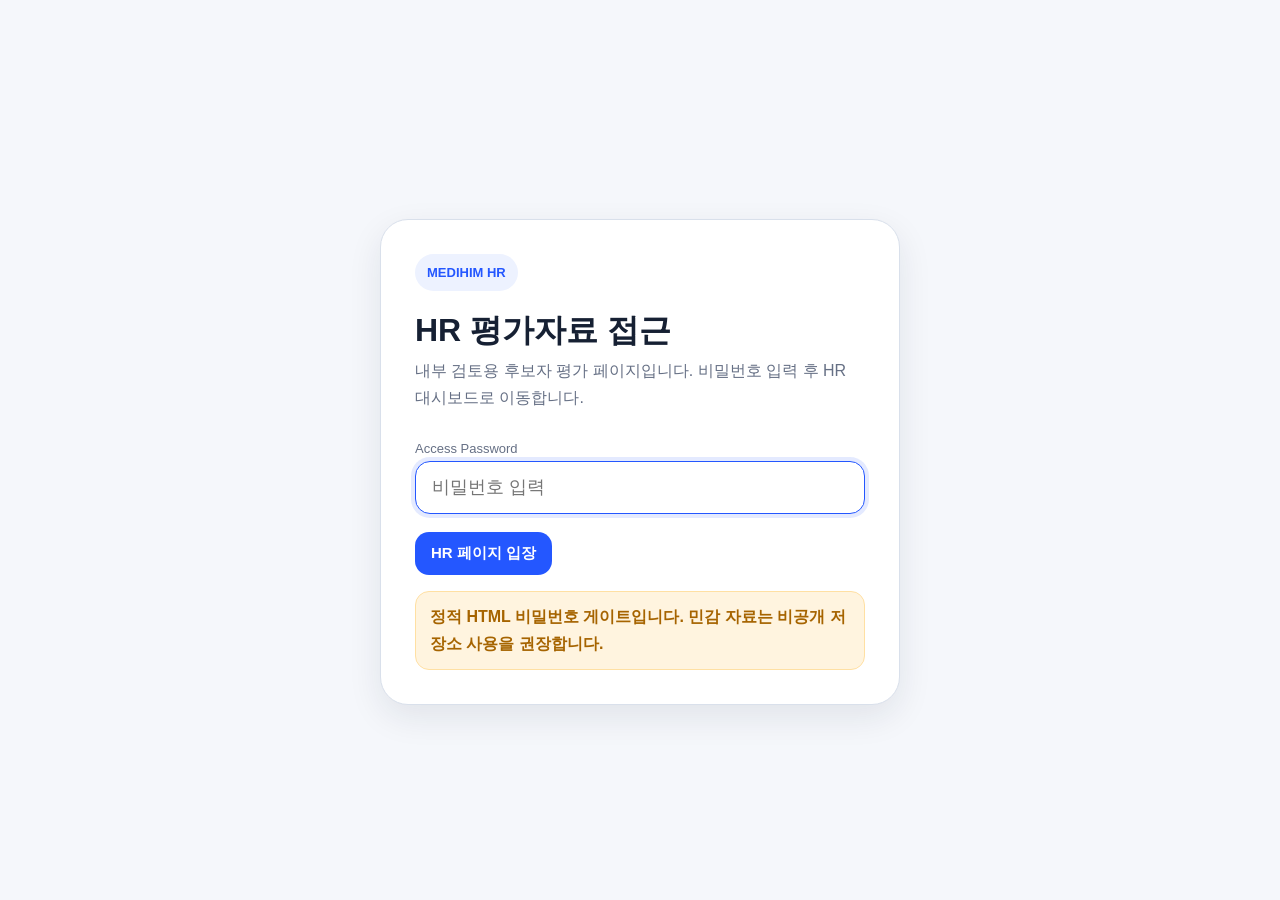
==== hr/index.html @ 932aa7b0 "Add files via upload" ====
<!DOCTYPE html>
<html lang="ko">
<head>
  <meta charset="UTF-8" />
  <meta name="viewport" content="width=device-width, initial-scale=1.0" />
  <title>메디힘 HR 후보자 평가 대시보드</title>
  <link rel="stylesheet" href="../assets/css/style.css" />
  <script src="../assets/js/auth.js"></script>
  <script>requireAuth();</script>
</head>
<body>
  <header class="topbar">
    <div class="topbar-inner">
      <a class="brand" href="index.html"><span class="brand-mark">HR</span><span>메디힘 HR 평가자료</span></a>
      <nav class="nav">
        <a href="#candidates">인터뷰이</a>
        <a href="#criteria">평가 기준</a>
        <a href="interviewees/template.html">평가 템플릿</a>
        <button onclick="logout()">로그아웃</button>
      </nav>
    </div>
  </header>
  <main class="wrap">
    <section class="hero">
      <div class="eyebrow">HR Decision Room</div>
      <h1>후보자 평가자료 통합 페이지</h1>
      <p>메디힘 채용 검토 자료를 후보자별로 정리하는 내부 공유 페이지입니다. 현재는 한상훈 후보자 평가자료를 등록했으며, 하위 폴더에 신규 인터뷰이 평가자료를 추가할 수 있습니다.</p>
      <div class="meta">
        <span class="pill">게이트 PW 적용</span>
        <span class="pill">GitHub Pages 업로드 가능</span>
        <span class="pill">후보자별 상세 페이지 구조</span>
      </div>
    </section>

    <section id="summary" class="grid grid-3">
      <article class="card">
        <span class="tag green">현재 판단</span>
        <div class="score">조건부</div>
        <p><b>정규 채용 즉시 진행은 보류</b>하고, 3개월 POC 운영/데이터 설계 역할로 제한 투입하는 안이 적합합니다.</p>
      </article>
      <article class="card">
        <span class="tag blue">핵심 병목</span>
        <div class="score">모객 POC</div>
        <p>현재 1차 병목은 CX 운영 고도화보다 온라인 상담신청 모객 모델의 검증 미완성입니다.</p>
      </article>
      <article class="card">
        <span class="tag purple">후보자 활용</span>
        <div class="score">Data Ops</div>
        <p>상담·예약·시술·매출·정산을 연결하는 데이터 운영체계 설계자로 활용할 때 가치가 큽니다.</p>
      </article>
    </section>

    <section id="candidates" class="card">
      <h2>1. 인터뷰이 평가자료</h2>
      <div class="grid grid-2">
        <article class="candidate-card card" style="box-shadow:none">
          <div class="candidate-head">
            <div>
              <span class="tag blue">CX/CRM Data Operations</span>
              <h3>한상훈 후보자</h3>
            </div>
            <span class="tag yellow">조건부 검토</span>
          </div>
          <p>Medidata Senior TAM/CSM, Statistical Programmer, 통계학 박사 기반의 데이터 운영형 후보자. 현재 메디힘 스테이지에서는 정규 CX 리드보다 POC 측정체계·상담 데이터 구조 설계 역할이 적합합니다.</p>
          <div class="btn-row">
            <a class="btn" href="interviewees/hansanghoon.html">상세 평가 보기</a>
          </div>
        </article>
        <article class="candidate-card card" style="box-shadow:none">
          <div class="candidate-head">
            <div>
              <span class="tag purple">Template</span>
              <h3>신규 인터뷰이 평가 템플릿</h3>
            </div>
            <span class="tag green">업데이트용</span>
          </div>
          <p>추가 인터뷰이 평가자료를 만들 때 복사해서 사용할 수 있는 HTML 템플릿입니다. 후보자별로 파일을 추가한 뒤 이 대시보드 카드에 링크를 연결하면 됩니다.</p>
          <div class="btn-row">
            <a class="btn ghost" href="interviewees/template.html">템플릿 보기</a>
          </div>
        </article>
      </div>
    </section>

    <section id="criteria" class="card">
      <h2>2. 메디힘 HR 판단 기준</h2>
      <table>
        <thead><tr><th>판단 축</th><th>핵심 질문</th><th>현재 우선순위</th></tr></thead>
        <tbody>
          <tr><td>모객 POC</td><td>온라인 상담신청을 반복적으로 만들 수 있는가?</td><td><b>최상</b></td></tr>
          <tr><td>CX/Data Ops</td><td>상담 이후 데이터를 구조화하고 운영체계화할 수 있는가?</td><td><b>상</b></td></tr>
          <tr><td>환자 클로징</td><td>상담을 예약·내원·시술로 전환할 수 있는가?</td><td>상</td></tr>
          <tr><td>병원 연동</td><td>병원 게이트, 상담, 예약, 매출, 정산을 연결할 수 있는가?</td><td>상</td></tr>
          <tr><td>마케팅/Growth</td><td>채널·오퍼·랜딩·콘텐츠 실험을 주도할 수 있는가?</td><td><b>최상</b></td></tr>
        </tbody>
      </table>
    </section>

    <section class="card">
      <h2>3. 신규 후보자 페이지 추가 방법</h2>
      <ol class="checklist">
        <li><code>hr/interviewees/template.html</code> 파일을 복사합니다.</li>
        <li>파일명을 후보자 영문명 또는 한글명 영문표기로 저장합니다. 예: <code>kimyounghee.html</code></li>
        <li>템플릿 안의 후보자명, 포지션, 평가 점수, 의사결정 내용을 수정합니다.</li>
        <li><code>hr/index.html</code>의 인터뷰이 평가자료 섹션에 후보자 카드를 추가합니다.</li>
        <li>GitHub에 업로드 후 Pages URL에서 정상 노출되는지 확인합니다.</li>
      </ol>
      <div class="warning"><b>주의:</b> GitHub Pages의 정적 비밀번호 게이트는 강력한 보안이 아닙니다. 민감 자료는 private repository, 별도 인증 서버, Notion 권한관리, Google Drive 권한공유 등을 사용하세요.</div>
    </section>

    <div class="footer">© Medihim HR Internal Review</div>
  </main>
</body>
</html>
---- assets/css/style.css ----
:root{
  --bg:#f5f7fb;--paper:#fff;--ink:#162033;--muted:#667085;--line:#d9e0eb;
  --navy:#162033;--blue:#2457ff;--blue2:#edf2ff;--green:#137a55;--green2:#e9f7f0;
  --yellow:#a66400;--yellow2:#fff4df;--red:#b42318;--red2:#fff1ef;--purple:#6941c6;--purple2:#f4efff;
  --shadow:0 12px 34px rgba(20,32,51,.09);--radius:20px;
}
*{box-sizing:border-box}html{scroll-behavior:smooth}body{margin:0;background:var(--bg);color:var(--ink);font-family:-apple-system,BlinkMacSystemFont,"Segoe UI","Noto Sans KR","Apple SD Gothic Neo",Arial,sans-serif;line-height:1.65;font-size:16px}.wrap{width:min(1160px,calc(100% - 36px));margin:34px auto 72px}.gate-wrap{min-height:100vh;display:grid;place-items:center;padding:28px}.gate-card{width:min(520px,100%);background:var(--paper);border:1px solid var(--line);border-radius:28px;box-shadow:var(--shadow);padding:34px}.gate-logo{display:inline-flex;gap:9px;align-items:center;font-size:13px;font-weight:800;color:var(--blue);background:var(--blue2);border-radius:999px;padding:8px 12px}.gate-card h1{font-size:32px;line-height:1.22;margin:20px 0 8px}.gate-card p{color:var(--muted);margin:0 0 24px}.gate-input{width:100%;border:1px solid var(--line);border-radius:15px;padding:15px 16px;font-size:18px;outline:none}.gate-input:focus{border-color:var(--blue);box-shadow:0 0 0 4px rgba(36,87,255,.12)}.btn{display:inline-flex;align-items:center;justify-content:center;gap:8px;border:0;border-radius:14px;padding:12px 16px;font-weight:800;text-decoration:none;cursor:pointer;color:#fff;background:var(--blue);font-size:15px}.btn.secondary{background:var(--navy)}.btn.ghost{background:#fff;color:var(--navy);border:1px solid var(--line)}.btn-row{display:flex;gap:10px;flex-wrap:wrap;margin-top:18px}.alert{margin-top:16px;padding:12px 14px;border-radius:14px;font-weight:700}.alert.err{background:var(--red2);color:var(--red);border:1px solid #ffd0ca}.alert.info{background:var(--yellow2);color:var(--yellow);border:1px solid #ffe0a3}.topbar{position:sticky;top:0;z-index:10;background:rgba(245,247,251,.86);backdrop-filter:blur(10px);border-bottom:1px solid rgba(217,224,235,.8)}.topbar-inner{width:min(1160px,calc(100% - 36px));margin:0 auto;display:flex;align-items:center;justify-content:space-between;gap:16px;padding:12px 0}.brand{display:flex;align-items:center;gap:10px;text-decoration:none;color:var(--ink);font-weight:900}.brand-mark{width:32px;height:32px;border-radius:10px;background:linear-gradient(135deg,var(--navy),var(--blue));display:grid;place-items:center;color:#fff;font-size:13px}.nav{display:flex;gap:10px;align-items:center;flex-wrap:wrap}.nav a,.nav button{font:inherit;text-decoration:none;background:#fff;border:1px solid var(--line);padding:8px 11px;border-radius:999px;color:var(--ink);font-weight:750;cursor:pointer}.hero{border-radius:28px;background:linear-gradient(135deg,#162033 0%,#263a62 62%,#2457ff 100%);color:#fff;padding:38px 42px;box-shadow:var(--shadow);overflow:hidden;position:relative}.hero:after{content:"";position:absolute;width:360px;height:360px;border-radius:50%;right:-130px;top:-140px;background:rgba(255,255,255,.12)}.eyebrow{font-size:13px;letter-spacing:.12em;text-transform:uppercase;opacity:.82;font-weight:800}.hero h1{font-size:36px;line-height:1.22;margin:8px 0 12px;position:relative;z-index:1}.hero p{max-width:940px;margin:0;opacity:.94;font-size:17px;position:relative;z-index:1}.meta{display:flex;gap:10px;flex-wrap:wrap;margin-top:22px;position:relative;z-index:1}.pill{display:inline-flex;align-items:center;gap:8px;border-radius:999px;background:rgba(255,255,255,.14);border:1px solid rgba(255,255,255,.18);padding:8px 12px;font-size:13px;font-weight:800}.grid{display:grid;gap:18px}.grid-2{grid-template-columns:repeat(2,1fr)}.grid-3{grid-template-columns:repeat(3,1fr)}.grid-4{grid-template-columns:repeat(4,1fr)}section{margin-top:24px}.card{background:var(--paper);border:1px solid var(--line);border-radius:var(--radius);box-shadow:var(--shadow);padding:24px}.card h2{font-size:24px;line-height:1.25;margin:0 0 12px}.card h3{font-size:19px;margin:22px 0 10px}.card p{margin:8px 0;color:#263247}.small{font-size:13px;color:var(--muted)}.lead{font-size:18px;color:#27364c}.tag{display:inline-flex;border-radius:999px;padding:5px 9px;font-size:12px;font-weight:850}.tag.blue{background:var(--blue2);color:var(--blue)}.tag.green{background:var(--green2);color:var(--green)}.tag.yellow{background:var(--yellow2);color:var(--yellow)}.tag.red{background:var(--red2);color:var(--red)}.tag.purple{background:var(--purple2);color:var(--purple)}.score{font-size:38px;font-weight:950;line-height:1;color:var(--blue);margin:6px 0}.kpi{border-left:5px solid var(--blue);background:#fff;padding:16px 18px;border-radius:16px}.decision{border-left:6px solid var(--green);background:var(--green2);padding:18px 20px;border-radius:16px}.warning{border-left:6px solid var(--yellow);background:var(--yellow2);padding:18px 20px;border-radius:16px}.danger{border-left:6px solid var(--red);background:var(--red2);padding:18px 20px;border-radius:16px}.quote{background:#f8fafc;border:1px solid var(--line);border-radius:16px;padding:16px 18px;font-weight:800}table{width:100%;border-collapse:separate;border-spacing:0;margin:12px 0;border:1px solid var(--line);border-radius:16px;overflow:hidden;background:#fff}th,td{padding:12px 13px;border-bottom:1px solid var(--line);vertical-align:top;text-align:left}th{background:#f1f4f9;font-size:13px;color:#344054;font-weight:900}tr:last-child td{border-bottom:0}.toc{display:flex;gap:10px;flex-wrap:wrap}.toc a{display:inline-flex;text-decoration:none;color:var(--ink);font-weight:800;background:#fff;border:1px solid var(--line);border-radius:999px;padding:8px 12px}.candidate-card{display:flex;flex-direction:column;gap:12px}.candidate-head{display:flex;justify-content:space-between;gap:12px;align-items:flex-start}.footer{margin-top:34px;color:var(--muted);font-size:13px;text-align:center}.timeline{display:grid;gap:12px}.timeline-item{display:grid;grid-template-columns:110px 1fr;gap:16px;border:1px solid var(--line);border-radius:16px;background:#fff;padding:15px}.code{font-family:ui-monospace,SFMono-Regular,Menlo,Consolas,monospace;background:#0f172a;color:#e2e8f0;border-radius:16px;padding:16px;overflow:auto}.checklist{margin:0;padding-left:22px}.checklist li{margin:6px 0}.page-actions{display:flex;gap:10px;flex-wrap:wrap;margin-top:18px}.muted{color:var(--muted)}.print-note{display:none}@media print{.topbar,.page-actions{display:none}.wrap{width:100%;margin:0}.card,.hero{box-shadow:none;break-inside:avoid}.print-note{display:block}}@media(max-width:860px){.grid-2,.grid-3,.grid-4{grid-template-columns:1fr}.hero{padding:28px 24px}.hero h1{font-size:28px}.timeline-item{grid-template-columns:1fr}.topbar-inner{align-items:flex-start;flex-direction:column}.nav{width:100%}.gate-card{padding:26px}}
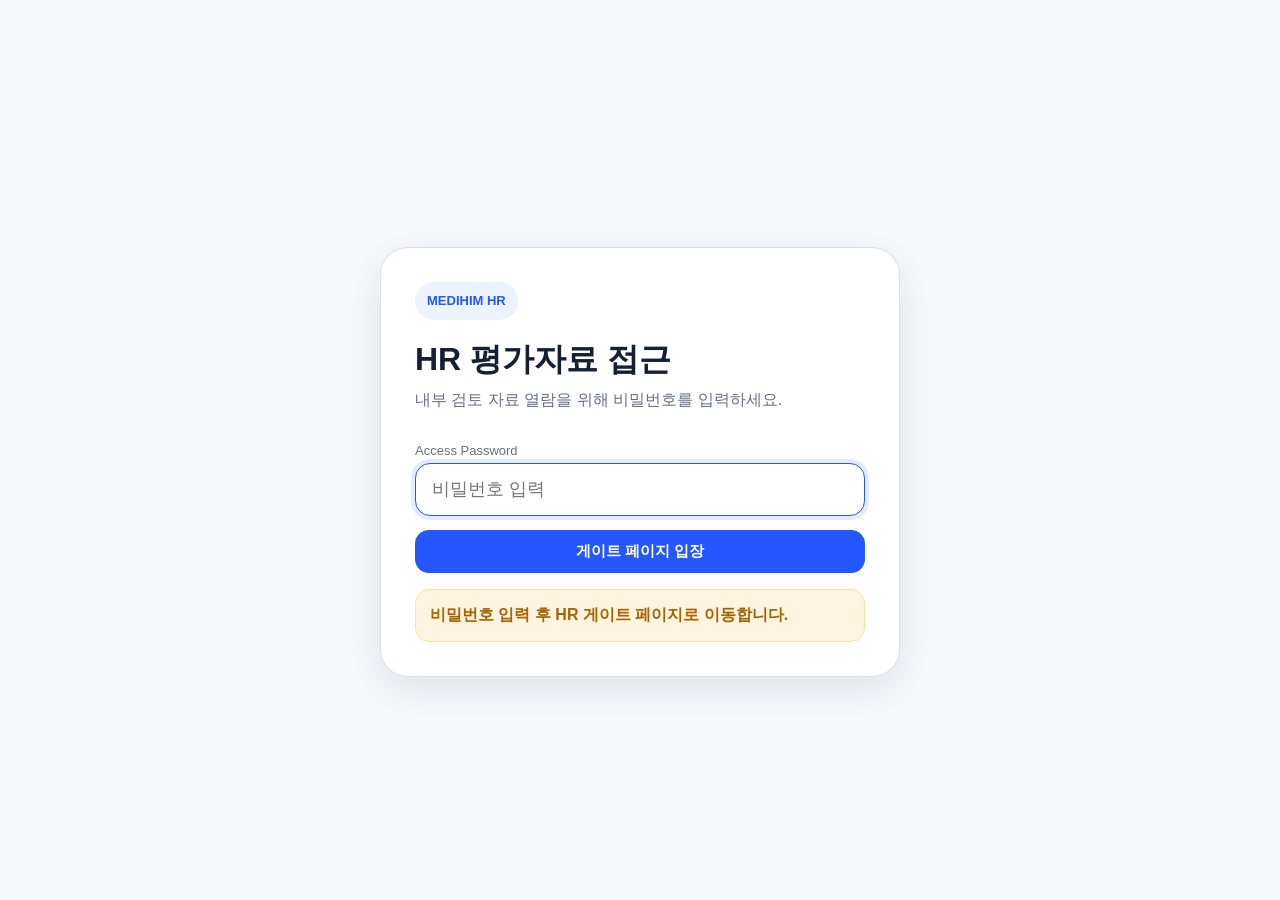
==== commit e97b9ad6: "Add files via upload" ====
--- a/hr/index.html
+++ b/hr/index.html
@@ -3,7 +3,7 @@
 <head>
   <meta charset="UTF-8" />
   <meta name="viewport" content="width=device-width, initial-scale=1.0" />
-  <title>메디힘 HR 후보자 평가 대시보드</title>
+  <title>메디힘 HR 게이트 페이지</title>
   <link rel="stylesheet" href="../assets/css/style.css" />
   <script src="../assets/js/auth.js"></script>
   <script>requireAuth();</script>
@@ -11,7 +11,7 @@
 <body>
   <header class="topbar">
     <div class="topbar-inner">
-      <a class="brand" href="index.html"><span class="brand-mark">HR</span><span>메디힘 HR 평가자료</span></a>
+      <a class="brand" href="index.html"><span class="brand-mark">HR</span><span>메디힘 HR 게이트 페이지</span></a>
       <nav class="nav">
         <a href="#candidates">인터뷰이</a>
         <a href="#criteria">평가 기준</a>
@@ -22,63 +22,73 @@
   </header>
   <main class="wrap">
     <section class="hero">
-      <div class="eyebrow">HR Decision Room</div>
-      <h1>후보자 평가자료 통합 페이지</h1>
-      <p>메디힘 채용 검토 자료를 후보자별로 정리하는 내부 공유 페이지입니다. 현재는 한상훈 후보자 평가자료를 등록했으며, 하위 폴더에 신규 인터뷰이 평가자료를 추가할 수 있습니다.</p>
+      <div class="eyebrow">HR Gate Page</div>
+      <h1>후보자 평가 게시판</h1>
+      <p>비밀번호 인증 후 진입하는 HR 게이트 페이지입니다. 아래 인터뷰이 섹션 카드 또는 리스트를 클릭하면 후보자별 세부 평가 자료로 이동합니다.</p>
       <div class="meta">
-        <span class="pill">게이트 PW 적용</span>
-        <span class="pill">GitHub Pages 업로드 가능</span>
-        <span class="pill">후보자별 상세 페이지 구조</span>
+        <span class="pill">인터뷰이 카드형 게시판</span>
+        <span class="pill">평가 템플릿 포함</span>
+        <span class="pill">GitHub Pages 운영</span>
       </div>
     </section>
 
-    <section id="summary" class="grid grid-3">
+    <section id="summary" class="grid grid-4">
       <article class="card">
-        <span class="tag green">현재 판단</span>
-        <div class="score">조건부</div>
-        <p><b>정규 채용 즉시 진행은 보류</b>하고, 3개월 POC 운영/데이터 설계 역할로 제한 투입하는 안이 적합합니다.</p>
+        <span class="tag blue">등록 후보자</span>
+        <div class="score">1명</div>
+        <p>현재 한상훈 후보자 평가자료가 등록되어 있습니다.</p>
       </article>
       <article class="card">
-        <span class="tag blue">핵심 병목</span>
-        <div class="score">모객 POC</div>
-        <p>현재 1차 병목은 CX 운영 고도화보다 온라인 상담신청 모객 모델의 검증 미완성입니다.</p>
+        <span class="tag yellow">현재 판단</span>
+        <div class="score">조건부</div>
+        <p><b>정규 채용 즉시 진행은 보류</b>하고 3개월 POC형 투입을 우선 검토합니다.</p>
       </article>
       <article class="card">
-        <span class="tag purple">후보자 활용</span>
+        <span class="tag purple">핵심 병목</span>
+        <div class="score">모객 POC</div>
+        <p>현재 1차 병목은 CX 운영보다 온라인 상담신청 모객 모델 검증입니다.</p>
+      </article>
+      <article class="card">
+        <span class="tag green">후보자 활용</span>
         <div class="score">Data Ops</div>
-        <p>상담·예약·시술·매출·정산을 연결하는 데이터 운영체계 설계자로 활용할 때 가치가 큽니다.</p>
+        <p>상담·예약·시술·매출·정산 데이터 운영체계 설계자로 활용합니다.</p>
       </article>
     </section>
 
     <section id="candidates" class="card">
-      <h2>1. 인터뷰이 평가자료</h2>
-      <div class="grid grid-2">
-        <article class="candidate-card card" style="box-shadow:none">
-          <div class="candidate-head">
+      <div class="section-head compact">
+        <div>
+          <span class="eyebrow blue-text">Interviewee Board</span>
+          <h2>1. 인터뷰이 리스트</h2>
+        </div>
+      </div>
+      <div class="board-list in-card">
+        <a class="board-card link-card" href="interviewees/hansanghoon.html">
+          <div class="board-card-main">
+            <div class="avatar">한</div>
             <div>
-              <span class="tag blue">CX/CRM Data Operations</span>
-              <h3>한상훈 후보자</h3>
+              <div class="board-card-title">한상훈 후보자</div>
+              <p>Medidata Senior TAM/CSM, Statistical Programmer, 통계학 박사 기반 데이터 운영형 후보자. 현재 메디힘 스테이지에서는 정규 CX 리드보다 POC 측정체계·상담 데이터 구조 설계 역할이 적합합니다.</p>
+              <div class="tag-row">
+                <span class="tag blue">CX/CRM Data Operations</span>
+                <span class="tag yellow">조건부 검토</span>
+                <span class="tag green">POC형 권장</span>
+              </div>
             </div>
-            <span class="tag yellow">조건부 검토</span>
           </div>
-          <p>Medidata Senior TAM/CSM, Statistical Programmer, 통계학 박사 기반의 데이터 운영형 후보자. 현재 메디힘 스테이지에서는 정규 CX 리드보다 POC 측정체계·상담 데이터 구조 설계 역할이 적합합니다.</p>
-          <div class="btn-row">
-            <a class="btn" href="interviewees/hansanghoon.html">상세 평가 보기</a>
+          <div class="board-card-side"><span class="status-badge warning-status">정규 보류</span><span class="arrow">→</span></div>
+        </a>
+        <a class="board-card link-card" href="interviewees/template.html">
+          <div class="board-card-main">
+            <div class="avatar muted-avatar">T</div>
+            <div>
+              <div class="board-card-title">신규 인터뷰이 평가 템플릿</div>
+              <p>추가 인터뷰이 평가자료를 만들 때 복사해서 사용할 수 있는 HTML 템플릿입니다.</p>
+              <div class="tag-row"><span class="tag purple">Template</span><span class="tag green">업데이트용</span></div>
+            </div>
           </div>
-        </article>
-        <article class="candidate-card card" style="box-shadow:none">
-          <div class="candidate-head">
-            <div>
-              <span class="tag purple">Template</span>
-              <h3>신규 인터뷰이 평가 템플릿</h3>
-            </div>
-            <span class="tag green">업데이트용</span>
-          </div>
-          <p>추가 인터뷰이 평가자료를 만들 때 복사해서 사용할 수 있는 HTML 템플릿입니다. 후보자별로 파일을 추가한 뒤 이 대시보드 카드에 링크를 연결하면 됩니다.</p>
-          <div class="btn-row">
-            <a class="btn ghost" href="interviewees/template.html">템플릿 보기</a>
-          </div>
-        </article>
+          <div class="board-card-side"><span class="status-badge open-status">사용 가능</span><span class="arrow">→</span></div>
+        </a>
       </div>
     </section>
 
--- a/assets/css/style.css
+++ b/assets/css/style.css
@@ -6,3 +6,8 @@
   --shadow:0 12px 34px rgba(20,32,51,.09);--radius:20px;
 }
 *{box-sizing:border-box}html{scroll-behavior:smooth}body{margin:0;background:var(--bg);color:var(--ink);font-family:-apple-system,BlinkMacSystemFont,"Segoe UI","Noto Sans KR","Apple SD Gothic Neo",Arial,sans-serif;line-height:1.65;font-size:16px}.wrap{width:min(1160px,calc(100% - 36px));margin:34px auto 72px}.gate-wrap{min-height:100vh;display:grid;place-items:center;padding:28px}.gate-card{width:min(520px,100%);background:var(--paper);border:1px solid var(--line);border-radius:28px;box-shadow:var(--shadow);padding:34px}.gate-logo{display:inline-flex;gap:9px;align-items:center;font-size:13px;font-weight:800;color:var(--blue);background:var(--blue2);border-radius:999px;padding:8px 12px}.gate-card h1{font-size:32px;line-height:1.22;margin:20px 0 8px}.gate-card p{color:var(--muted);margin:0 0 24px}.gate-input{width:100%;border:1px solid var(--line);border-radius:15px;padding:15px 16px;font-size:18px;outline:none}.gate-input:focus{border-color:var(--blue);box-shadow:0 0 0 4px rgba(36,87,255,.12)}.btn{display:inline-flex;align-items:center;justify-content:center;gap:8px;border:0;border-radius:14px;padding:12px 16px;font-weight:800;text-decoration:none;cursor:pointer;color:#fff;background:var(--blue);font-size:15px}.btn.secondary{background:var(--navy)}.btn.ghost{background:#fff;color:var(--navy);border:1px solid var(--line)}.btn-row{display:flex;gap:10px;flex-wrap:wrap;margin-top:18px}.alert{margin-top:16px;padding:12px 14px;border-radius:14px;font-weight:700}.alert.err{background:var(--red2);color:var(--red);border:1px solid #ffd0ca}.alert.info{background:var(--yellow2);color:var(--yellow);border:1px solid #ffe0a3}.topbar{position:sticky;top:0;z-index:10;background:rgba(245,247,251,.86);backdrop-filter:blur(10px);border-bottom:1px solid rgba(217,224,235,.8)}.topbar-inner{width:min(1160px,calc(100% - 36px));margin:0 auto;display:flex;align-items:center;justify-content:space-between;gap:16px;padding:12px 0}.brand{display:flex;align-items:center;gap:10px;text-decoration:none;color:var(--ink);font-weight:900}.brand-mark{width:32px;height:32px;border-radius:10px;background:linear-gradient(135deg,var(--navy),var(--blue));display:grid;place-items:center;color:#fff;font-size:13px}.nav{display:flex;gap:10px;align-items:center;flex-wrap:wrap}.nav a,.nav button{font:inherit;text-decoration:none;background:#fff;border:1px solid var(--line);padding:8px 11px;border-radius:999px;color:var(--ink);font-weight:750;cursor:pointer}.hero{border-radius:28px;background:linear-gradient(135deg,#162033 0%,#263a62 62%,#2457ff 100%);color:#fff;padding:38px 42px;box-shadow:var(--shadow);overflow:hidden;position:relative}.hero:after{content:"";position:absolute;width:360px;height:360px;border-radius:50%;right:-130px;top:-140px;background:rgba(255,255,255,.12)}.eyebrow{font-size:13px;letter-spacing:.12em;text-transform:uppercase;opacity:.82;font-weight:800}.hero h1{font-size:36px;line-height:1.22;margin:8px 0 12px;position:relative;z-index:1}.hero p{max-width:940px;margin:0;opacity:.94;font-size:17px;position:relative;z-index:1}.meta{display:flex;gap:10px;flex-wrap:wrap;margin-top:22px;position:relative;z-index:1}.pill{display:inline-flex;align-items:center;gap:8px;border-radius:999px;background:rgba(255,255,255,.14);border:1px solid rgba(255,255,255,.18);padding:8px 12px;font-size:13px;font-weight:800}.grid{display:grid;gap:18px}.grid-2{grid-template-columns:repeat(2,1fr)}.grid-3{grid-template-columns:repeat(3,1fr)}.grid-4{grid-template-columns:repeat(4,1fr)}section{margin-top:24px}.card{background:var(--paper);border:1px solid var(--line);border-radius:var(--radius);box-shadow:var(--shadow);padding:24px}.card h2{font-size:24px;line-height:1.25;margin:0 0 12px}.card h3{font-size:19px;margin:22px 0 10px}.card p{margin:8px 0;color:#263247}.small{font-size:13px;color:var(--muted)}.lead{font-size:18px;color:#27364c}.tag{display:inline-flex;border-radius:999px;padding:5px 9px;font-size:12px;font-weight:850}.tag.blue{background:var(--blue2);color:var(--blue)}.tag.green{background:var(--green2);color:var(--green)}.tag.yellow{background:var(--yellow2);color:var(--yellow)}.tag.red{background:var(--red2);color:var(--red)}.tag.purple{background:var(--purple2);color:var(--purple)}.score{font-size:38px;font-weight:950;line-height:1;color:var(--blue);margin:6px 0}.kpi{border-left:5px solid var(--blue);background:#fff;padding:16px 18px;border-radius:16px}.decision{border-left:6px solid var(--green);background:var(--green2);padding:18px 20px;border-radius:16px}.warning{border-left:6px solid var(--yellow);background:var(--yellow2);padding:18px 20px;border-radius:16px}.danger{border-left:6px solid var(--red);background:var(--red2);padding:18px 20px;border-radius:16px}.quote{background:#f8fafc;border:1px solid var(--line);border-radius:16px;padding:16px 18px;font-weight:800}table{width:100%;border-collapse:separate;border-spacing:0;margin:12px 0;border:1px solid var(--line);border-radius:16px;overflow:hidden;background:#fff}th,td{padding:12px 13px;border-bottom:1px solid var(--line);vertical-align:top;text-align:left}th{background:#f1f4f9;font-size:13px;color:#344054;font-weight:900}tr:last-child td{border-bottom:0}.toc{display:flex;gap:10px;flex-wrap:wrap}.toc a{display:inline-flex;text-decoration:none;color:var(--ink);font-weight:800;background:#fff;border:1px solid var(--line);border-radius:999px;padding:8px 12px}.candidate-card{display:flex;flex-direction:column;gap:12px}.candidate-head{display:flex;justify-content:space-between;gap:12px;align-items:flex-start}.footer{margin-top:34px;color:var(--muted);font-size:13px;text-align:center}.timeline{display:grid;gap:12px}.timeline-item{display:grid;grid-template-columns:110px 1fr;gap:16px;border:1px solid var(--line);border-radius:16px;background:#fff;padding:15px}.code{font-family:ui-monospace,SFMono-Regular,Menlo,Consolas,monospace;background:#0f172a;color:#e2e8f0;border-radius:16px;padding:16px;overflow:auto}.checklist{margin:0;padding-left:22px}.checklist li{margin:6px 0}.page-actions{display:flex;gap:10px;flex-wrap:wrap;margin-top:18px}.muted{color:var(--muted)}.print-note{display:none}@media print{.topbar,.page-actions{display:none}.wrap{width:100%;margin:0}.card,.hero{box-shadow:none;break-inside:avoid}.print-note{display:block}}@media(max-width:860px){.grid-2,.grid-3,.grid-4{grid-template-columns:1fr}.hero{padding:28px 24px}.hero h1{font-size:28px}.timeline-item{grid-template-columns:1fr}.topbar-inner{align-items:flex-start;flex-direction:column}.nav{width:100%}.gate-card{padding:26px}}
+
+
+/* ===== Gate Board / HR 게시판 레이아웃 ===== */
+.gate-board-body{background:linear-gradient(180deg,#eef3ff 0%,#f5f7fb 42%,#f5f7fb 100%)}
+.gate-shell{width:min(1180px,calc(100% - 36px));margin:28px auto 72px}.gate-hero-board{display:grid;grid-template-columns:minmax(0,1.45fr) 420px;gap:22px;align-items:stretch;background:linear-gradient(135deg,#162033 0%,#263a62 58%,#2457ff 100%);border-radius:32px;box-shadow:var(--shadow);padding:34px;color:#fff;position:relative;overflow:hidden}.gate-hero-board:after{content:"";position:absolute;width:420px;height:420px;border-radius:50%;right:-160px;top:-180px;background:rgba(255,255,255,.13)}.gate-hero-board>div,.auth-panel{position:relative;z-index:1}.gate-hero-board h1{font-size:44px;line-height:1.12;margin:18px 0 14px}.gate-hero-board p{font-size:18px;max-width:720px;opacity:.94}.dark-meta .pill{background:rgba(255,255,255,.14);border-color:rgba(255,255,255,.18);color:#fff}.auth-panel{background:rgba(255,255,255,.96);color:var(--ink);border:1px solid rgba(255,255,255,.44);border-radius:24px;padding:24px;box-shadow:0 16px 44px rgba(0,0,0,.12)}.auth-panel h2{margin:0 0 6px;font-size:22px}.auth-panel p{margin:0 0 18px;color:var(--muted);font-size:14px}.btn.full{width:100%;margin-top:14px}.board-section{margin-top:24px}.section-head{display:flex;align-items:flex-end;justify-content:space-between;gap:18px;margin-bottom:14px}.section-head h2{margin:3px 0 0;font-size:28px}.section-head.compact{margin-bottom:18px}.blue-text{color:var(--blue);opacity:1}.metric-card{background:var(--paper);border:1px solid var(--line);border-radius:22px;box-shadow:var(--shadow);padding:22px}.metric-card strong{display:block;font-size:31px;line-height:1;margin:13px 0 8px;color:var(--ink)}.metric-card p{margin:0;color:var(--muted)}.board-list{display:grid;gap:14px}.board-list.in-card{margin-top:8px}.board-card{display:flex;align-items:center;justify-content:space-between;gap:18px;background:var(--paper);border:1px solid var(--line);border-radius:22px;padding:18px 20px;box-shadow:var(--shadow);cursor:pointer;transition:transform .18s ease, box-shadow .18s ease, border-color .18s ease;text-decoration:none;color:inherit}.board-card:hover,.board-card:focus{transform:translateY(-2px);box-shadow:0 16px 42px rgba(20,32,51,.12);border-color:#b8c6ff;outline:none}.link-card{box-shadow:none}.board-card-main{display:flex;gap:16px;align-items:flex-start;min-width:0}.avatar{flex:0 0 48px;width:48px;height:48px;border-radius:16px;background:linear-gradient(135deg,var(--navy),var(--blue));display:grid;place-items:center;color:#fff;font-weight:950;font-size:20px}.muted-avatar{background:#eef2f7;color:#526071}.board-card-title{font-weight:950;font-size:20px;margin-bottom:4px}.board-card p{margin:0 0 10px;color:#475467}.tag-row{display:flex;gap:8px;flex-wrap:wrap}.board-card-side{display:flex;align-items:center;gap:12px;flex:0 0 auto}.status-badge{display:inline-flex;border-radius:999px;padding:7px 10px;font-size:12px;font-weight:900;border:1px solid transparent}.warning-status{background:var(--yellow2);color:var(--yellow);border-color:#ffe0a3}.open-status{background:var(--green2);color:var(--green);border-color:#bcead0}.draft-status{background:#eef2f7;color:#526071;border-color:#d8dee8}.arrow{font-size:26px;font-weight:900;color:var(--blue)}.disabled-card{cursor:default;opacity:.72}.disabled-card:hover{transform:none;border-color:var(--line);box-shadow:var(--shadow)}.split-board{display:grid;grid-template-columns:1fr 1fr;gap:18px}.no-shadow{box-shadow:none}.modal-backdrop{position:fixed;inset:0;background:rgba(15,23,42,.54);backdrop-filter:blur(8px);display:none;align-items:center;justify-content:center;padding:22px;z-index:100}.modal-backdrop.open{display:flex}.modal-card{width:min(460px,100%);background:#fff;border-radius:26px;border:1px solid var(--line);box-shadow:0 24px 80px rgba(0,0,0,.24);padding:28px;position:relative}.modal-card h2{font-size:25px;margin:16px 0 6px}.modal-close{position:absolute;right:16px;top:14px;border:0;background:#f2f4f7;border-radius:999px;width:34px;height:34px;font-size:22px;cursor:pointer;color:#344054}.modal-card .alert{font-size:13px}.brand-sub{font-size:12px;color:var(--muted);font-weight:700}@media(max-width:930px){.gate-hero-board{grid-template-columns:1fr;padding:26px}.gate-hero-board h1{font-size:34px}.section-head{align-items:flex-start;flex-direction:column}.split-board{grid-template-columns:1fr}.board-card{align-items:flex-start;flex-direction:column}.board-card-side{width:100%;justify-content:space-between}.auth-panel{max-width:100%}}
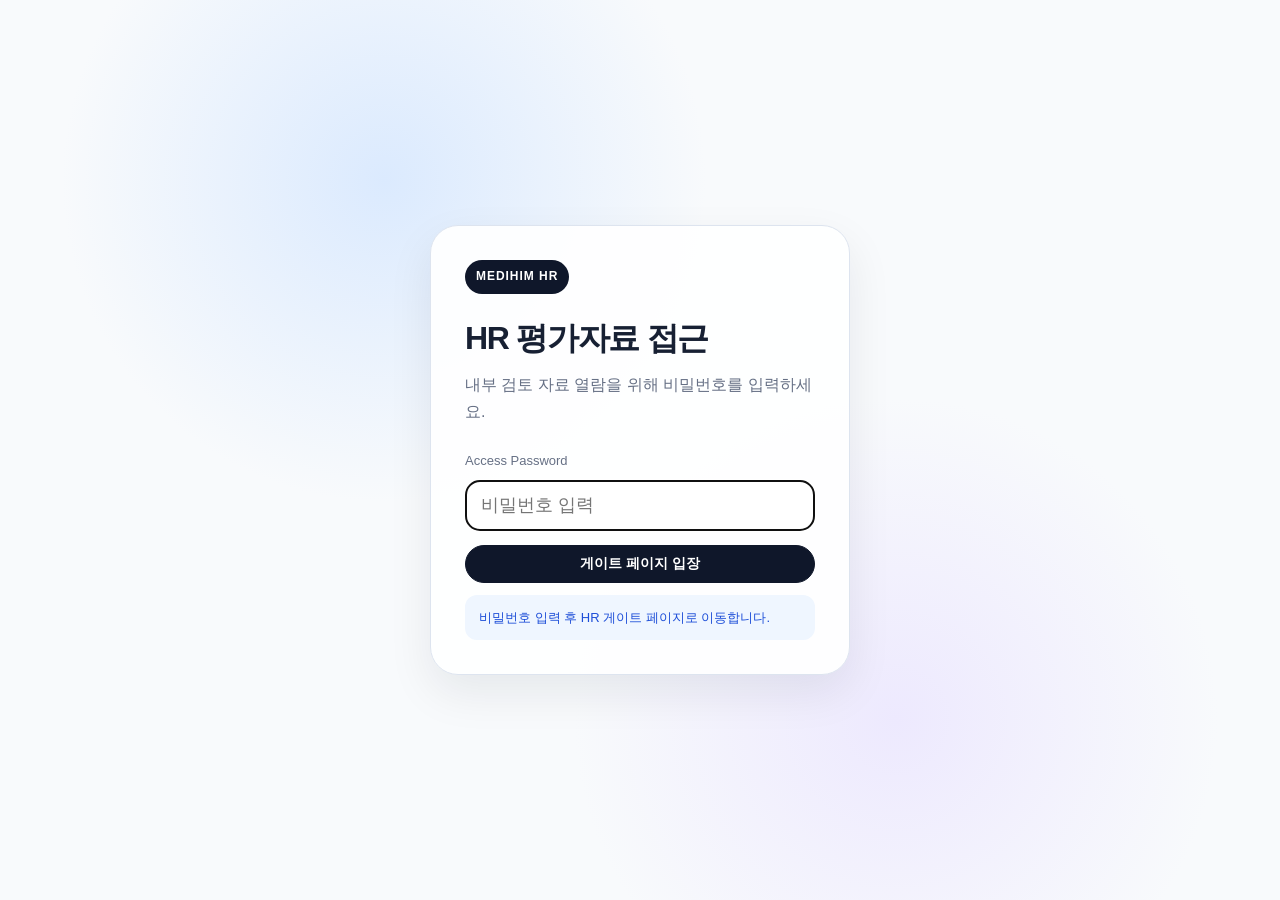
==== commit 5bd34e61: "Add files via upload" ====
--- a/hr/index.html
+++ b/hr/index.html
@@ -3,7 +3,7 @@
 <head>
   <meta charset="UTF-8" />
   <meta name="viewport" content="width=device-width, initial-scale=1.0" />
-  <title>메디힘 HR 게이트 페이지</title>
+  <title>메디힘 HR 후보자 평가 대시보드</title>
   <link rel="stylesheet" href="../assets/css/style.css" />
   <script src="../assets/js/auth.js"></script>
   <script>requireAuth();</script>
@@ -11,9 +11,10 @@
 <body>
   <header class="topbar">
     <div class="topbar-inner">
-      <a class="brand" href="index.html"><span class="brand-mark">HR</span><span>메디힘 HR 게이트 페이지</span></a>
+      <a class="brand" href="index.html"><span class="brand-mark">HR</span><span>메디힘 HR 평가자료</span></a>
       <nav class="nav">
         <a href="#candidates">인터뷰이</a>
+        <a href="#agenda">판단 어젠다</a>
         <a href="#criteria">평가 기준</a>
         <a href="interviewees/template.html">평가 템플릿</a>
         <button onclick="logout()">로그아웃</button>
@@ -22,92 +23,94 @@
   </header>
   <main class="wrap">
     <section class="hero">
-      <div class="eyebrow">HR Gate Page</div>
-      <h1>후보자 평가 게시판</h1>
-      <p>비밀번호 인증 후 진입하는 HR 게이트 페이지입니다. 아래 인터뷰이 섹션 카드 또는 리스트를 클릭하면 후보자별 세부 평가 자료로 이동합니다.</p>
+      <div class="eyebrow">HR Decision Room</div>
+      <h1>후보자 평가자료 통합 페이지</h1>
+      <p>메디힘 채용 검토 자료를 후보자별로 정리하는 내부 공유 페이지입니다. 현재는 한상훈 후보자에 대해 ① 후보자 역량 ② 최준혁 대표 요구 ③ 용성남 판단안을 통합한 한시적 채용안까지 업데이트했습니다.</p>
       <div class="meta">
-        <span class="pill">인터뷰이 카드형 게시판</span>
-        <span class="pill">평가 템플릿 포함</span>
-        <span class="pill">GitHub Pages 운영</span>
+        <span class="pill">게이트 PW 적용</span>
+        <span class="pill">GitHub Pages 업로드 가능</span>
+        <span class="pill">후보자별 상세 페이지 구조</span>
       </div>
     </section>
 
-    <section id="summary" class="grid grid-4">
+    <section id="summary" class="grid grid-3">
       <article class="card">
-        <span class="tag blue">등록 후보자</span>
-        <div class="score">1명</div>
-        <p>현재 한상훈 후보자 평가자료가 등록되어 있습니다.</p>
+        <span class="tag green">현재 판단</span>
+        <div class="score">3개월 조건부</div>
+        <p><b>정규 채용 즉시 확정은 보류</b>하고, 데이터 아키텍터 기반으로 운영씬을 챌린지하는 한시적 평가 채용안이 적합합니다.</p>
       </article>
       <article class="card">
-        <span class="tag yellow">현재 판단</span>
-        <div class="score">조건부</div>
-        <p><b>정규 채용 즉시 진행은 보류</b>하고 3개월 POC형 투입을 우선 검토합니다.</p>
+        <span class="tag blue">핵심 미션</span>
+        <div class="score">POC OS</div>
+        <p>3개 모객 트랙의 리드·상담·예약·병원연계·매출 추적 구조를 만들고, 운영 Fit을 검증합니다.</p>
       </article>
       <article class="card">
-        <span class="tag purple">핵심 병목</span>
-        <div class="score">모객 POC</div>
-        <p>현재 1차 병목은 CX 운영보다 온라인 상담신청 모객 모델 검증입니다.</p>
-      </article>
-      <article class="card">
-        <span class="tag green">후보자 활용</span>
-        <div class="score">Data Ops</div>
-        <p>상담·예약·시술·매출·정산 데이터 운영체계 설계자로 활용합니다.</p>
+        <span class="tag purple">최종 판단</span>
+        <div class="score">Gate Review</div>
+        <p>30/60/90일 리뷰를 통해 데이터 구조화 역량, 운영 실행력, 사업성과 기여도를 분리 평가합니다.</p>
       </article>
     </section>
 
     <section id="candidates" class="card">
-      <div class="section-head compact">
-        <div>
-          <span class="eyebrow blue-text">Interviewee Board</span>
-          <h2>1. 인터뷰이 리스트</h2>
-        </div>
-      </div>
-      <div class="board-list in-card">
-        <a class="board-card link-card" href="interviewees/hansanghoon.html">
-          <div class="board-card-main">
-            <div class="avatar">한</div>
+      <h2>1. 인터뷰이 평가자료</h2>
+      <div class="grid grid-2">
+        <article class="candidate-card card" style="box-shadow:none">
+          <div class="candidate-head">
             <div>
-              <div class="board-card-title">한상훈 후보자</div>
-              <p>Medidata Senior TAM/CSM, Statistical Programmer, 통계학 박사 기반 데이터 운영형 후보자. 현재 메디힘 스테이지에서는 정규 CX 리드보다 POC 측정체계·상담 데이터 구조 설계 역할이 적합합니다.</p>
-              <div class="tag-row">
-                <span class="tag blue">CX/CRM Data Operations</span>
-                <span class="tag yellow">조건부 검토</span>
-                <span class="tag green">POC형 권장</span>
-              </div>
+              <span class="tag blue">POC Operations & CRM Data</span>
+              <h3>한상훈 후보자</h3>
             </div>
+            <span class="tag yellow">한시적 평가안</span>
           </div>
-          <div class="board-card-side"><span class="status-badge warning-status">정규 보류</span><span class="arrow">→</span></div>
-        </a>
-        <a class="board-card link-card" href="interviewees/template.html">
-          <div class="board-card-main">
-            <div class="avatar muted-avatar">T</div>
+          <p>Medidata Senior TAM/CSM, Statistical Programmer, 통계학 박사 기반의 데이터 운영형 후보자. 최준혁 대표 요구안의 End-to-End 운영 오너 기준을 그대로 적용하기보다, 데이터 아키텍터로 보고 운영씬을 최대한 챌린지하는 3개월 조건부 미션안으로 정리했습니다.</p>
+          <div class="btn-row">
+            <a class="btn" href="interviewees/hansanghoon.html">상세 평가 보기</a>
+          </div>
+        </article>
+        <article class="candidate-card card" style="box-shadow:none">
+          <div class="candidate-head">
             <div>
-              <div class="board-card-title">신규 인터뷰이 평가 템플릿</div>
-              <p>추가 인터뷰이 평가자료를 만들 때 복사해서 사용할 수 있는 HTML 템플릿입니다.</p>
-              <div class="tag-row"><span class="tag purple">Template</span><span class="tag green">업데이트용</span></div>
+              <span class="tag purple">Template</span>
+              <h3>신규 인터뷰이 평가 템플릿</h3>
             </div>
+            <span class="tag green">업데이트용</span>
           </div>
-          <div class="board-card-side"><span class="status-badge open-status">사용 가능</span><span class="arrow">→</span></div>
-        </a>
+          <p>추가 인터뷰이 평가자료를 만들 때 복사해서 사용할 수 있는 HTML 템플릿입니다. 후보자별로 파일을 추가한 뒤 이 대시보드 카드에 링크를 연결하면 됩니다.</p>
+          <div class="btn-row">
+            <a class="btn ghost" href="interviewees/template.html">템플릿 보기</a>
+          </div>
+        </article>
       </div>
     </section>
 
+    <section id="agenda" class="card">
+      <h2>2. 한상훈 의사결정 3대 어젠다</h2>
+      <table>
+        <thead><tr><th>어젠다</th><th>핵심 관점</th><th>의사결정 반영</th></tr></thead>
+        <tbody>
+          <tr><td>한상훈의 역량</td><td>통계·데이터 구조화·SaaS CSM·SLA/VOC·리포팅에 강함. 직접 모객·환자 클로징은 검증 필요.</td><td>기본 포지션은 데이터 아키텍터 / CRM Data Ops로 정의</td></tr>
+          <tr><td>최준혁 대표의 요구</td><td>일본 모객→상담→병원상담→예약→방한·시술→결제→사후관리까지 End-to-End 운영 오너 요구.</td><td>요구 범위는 유지하되, 3개월 평가에서는 직접 매출 KPI보다 운영체계·추적구조를 중심으로 조정</td></tr>
+          <tr><td>용성남 판단</td><td>데이터 아키텍터로 보되 운영씬의 역할을 최대한 챌린지하여 Fit과 결과를 검증.</td><td>3개월 한시 채용 + 30/60/90일 Gate Review + 정규 전환 조건 명확화</td></tr>
+        </tbody>
+      </table>
+    </section>
+
     <section id="criteria" class="card">
-      <h2>2. 메디힘 HR 판단 기준</h2>
+      <h2>3. 메디힘 HR 판단 기준</h2>
       <table>
         <thead><tr><th>판단 축</th><th>핵심 질문</th><th>현재 우선순위</th></tr></thead>
         <tbody>
-          <tr><td>모객 POC</td><td>온라인 상담신청을 반복적으로 만들 수 있는가?</td><td><b>최상</b></td></tr>
+          <tr><td>모객 POC</td><td>온라인 상담신청을 반복적으로 만들 수 있는 트랙이 보이는가?</td><td><b>최상</b></td></tr>
           <tr><td>CX/Data Ops</td><td>상담 이후 데이터를 구조화하고 운영체계화할 수 있는가?</td><td><b>상</b></td></tr>
-          <tr><td>환자 클로징</td><td>상담을 예약·내원·시술로 전환할 수 있는가?</td><td>상</td></tr>
+          <tr><td>환자 클로징</td><td>상담을 예약·내원·시술로 전환할 수 있는가?</td><td>검증 필요</td></tr>
           <tr><td>병원 연동</td><td>병원 게이트, 상담, 예약, 매출, 정산을 연결할 수 있는가?</td><td>상</td></tr>
-          <tr><td>마케팅/Growth</td><td>채널·오퍼·랜딩·콘텐츠 실험을 주도할 수 있는가?</td><td><b>최상</b></td></tr>
+          <tr><td>마케팅/Growth</td><td>채널·오퍼·랜딩·콘텐츠 실험을 주도할 수 있는가?</td><td><b>별도 보완 필요</b></td></tr>
         </tbody>
       </table>
     </section>
 
     <section class="card">
-      <h2>3. 신규 후보자 페이지 추가 방법</h2>
+      <h2>4. 신규 후보자 페이지 추가 방법</h2>
       <ol class="checklist">
         <li><code>hr/interviewees/template.html</code> 파일을 복사합니다.</li>
         <li>파일명을 후보자 영문명 또는 한글명 영문표기로 저장합니다. 예: <code>kimyounghee.html</code></li>
--- a/assets/css/style.css
+++ b/assets/css/style.css
@@ -1,13 +1,151 @@
-
-:root{
-  --bg:#f5f7fb;--paper:#fff;--ink:#162033;--muted:#667085;--line:#d9e0eb;
-  --navy:#162033;--blue:#2457ff;--blue2:#edf2ff;--green:#137a55;--green2:#e9f7f0;
-  --yellow:#a66400;--yellow2:#fff4df;--red:#b42318;--red2:#fff1ef;--purple:#6941c6;--purple2:#f4efff;
-  --shadow:0 12px 34px rgba(20,32,51,.09);--radius:20px;
+:root {
+  --bg: #f6f8fb;
+  --panel: #ffffff;
+  --ink: #172033;
+  --muted: #667085;
+  --line: #dde4ef;
+  --blue: #2563eb;
+  --blue-soft: #eaf1ff;
+  --green: #0f9f6e;
+  --green-soft: #e8f7f1;
+  --red: #d92d20;
+  --red-soft: #fff0ee;
+  --yellow: #b7791f;
+  --yellow-soft: #fff7df;
+  --purple: #7c3aed;
+  --purple-soft: #f2eafd;
+  --dark: #0f172a;
+  --shadow: 0 18px 45px rgba(15, 23, 42, 0.08);
+  --radius: 18px;
 }
-*{box-sizing:border-box}html{scroll-behavior:smooth}body{margin:0;background:var(--bg);color:var(--ink);font-family:-apple-system,BlinkMacSystemFont,"Segoe UI","Noto Sans KR","Apple SD Gothic Neo",Arial,sans-serif;line-height:1.65;font-size:16px}.wrap{width:min(1160px,calc(100% - 36px));margin:34px auto 72px}.gate-wrap{min-height:100vh;display:grid;place-items:center;padding:28px}.gate-card{width:min(520px,100%);background:var(--paper);border:1px solid var(--line);border-radius:28px;box-shadow:var(--shadow);padding:34px}.gate-logo{display:inline-flex;gap:9px;align-items:center;font-size:13px;font-weight:800;color:var(--blue);background:var(--blue2);border-radius:999px;padding:8px 12px}.gate-card h1{font-size:32px;line-height:1.22;margin:20px 0 8px}.gate-card p{color:var(--muted);margin:0 0 24px}.gate-input{width:100%;border:1px solid var(--line);border-radius:15px;padding:15px 16px;font-size:18px;outline:none}.gate-input:focus{border-color:var(--blue);box-shadow:0 0 0 4px rgba(36,87,255,.12)}.btn{display:inline-flex;align-items:center;justify-content:center;gap:8px;border:0;border-radius:14px;padding:12px 16px;font-weight:800;text-decoration:none;cursor:pointer;color:#fff;background:var(--blue);font-size:15px}.btn.secondary{background:var(--navy)}.btn.ghost{background:#fff;color:var(--navy);border:1px solid var(--line)}.btn-row{display:flex;gap:10px;flex-wrap:wrap;margin-top:18px}.alert{margin-top:16px;padding:12px 14px;border-radius:14px;font-weight:700}.alert.err{background:var(--red2);color:var(--red);border:1px solid #ffd0ca}.alert.info{background:var(--yellow2);color:var(--yellow);border:1px solid #ffe0a3}.topbar{position:sticky;top:0;z-index:10;background:rgba(245,247,251,.86);backdrop-filter:blur(10px);border-bottom:1px solid rgba(217,224,235,.8)}.topbar-inner{width:min(1160px,calc(100% - 36px));margin:0 auto;display:flex;align-items:center;justify-content:space-between;gap:16px;padding:12px 0}.brand{display:flex;align-items:center;gap:10px;text-decoration:none;color:var(--ink);font-weight:900}.brand-mark{width:32px;height:32px;border-radius:10px;background:linear-gradient(135deg,var(--navy),var(--blue));display:grid;place-items:center;color:#fff;font-size:13px}.nav{display:flex;gap:10px;align-items:center;flex-wrap:wrap}.nav a,.nav button{font:inherit;text-decoration:none;background:#fff;border:1px solid var(--line);padding:8px 11px;border-radius:999px;color:var(--ink);font-weight:750;cursor:pointer}.hero{border-radius:28px;background:linear-gradient(135deg,#162033 0%,#263a62 62%,#2457ff 100%);color:#fff;padding:38px 42px;box-shadow:var(--shadow);overflow:hidden;position:relative}.hero:after{content:"";position:absolute;width:360px;height:360px;border-radius:50%;right:-130px;top:-140px;background:rgba(255,255,255,.12)}.eyebrow{font-size:13px;letter-spacing:.12em;text-transform:uppercase;opacity:.82;font-weight:800}.hero h1{font-size:36px;line-height:1.22;margin:8px 0 12px;position:relative;z-index:1}.hero p{max-width:940px;margin:0;opacity:.94;font-size:17px;position:relative;z-index:1}.meta{display:flex;gap:10px;flex-wrap:wrap;margin-top:22px;position:relative;z-index:1}.pill{display:inline-flex;align-items:center;gap:8px;border-radius:999px;background:rgba(255,255,255,.14);border:1px solid rgba(255,255,255,.18);padding:8px 12px;font-size:13px;font-weight:800}.grid{display:grid;gap:18px}.grid-2{grid-template-columns:repeat(2,1fr)}.grid-3{grid-template-columns:repeat(3,1fr)}.grid-4{grid-template-columns:repeat(4,1fr)}section{margin-top:24px}.card{background:var(--paper);border:1px solid var(--line);border-radius:var(--radius);box-shadow:var(--shadow);padding:24px}.card h2{font-size:24px;line-height:1.25;margin:0 0 12px}.card h3{font-size:19px;margin:22px 0 10px}.card p{margin:8px 0;color:#263247}.small{font-size:13px;color:var(--muted)}.lead{font-size:18px;color:#27364c}.tag{display:inline-flex;border-radius:999px;padding:5px 9px;font-size:12px;font-weight:850}.tag.blue{background:var(--blue2);color:var(--blue)}.tag.green{background:var(--green2);color:var(--green)}.tag.yellow{background:var(--yellow2);color:var(--yellow)}.tag.red{background:var(--red2);color:var(--red)}.tag.purple{background:var(--purple2);color:var(--purple)}.score{font-size:38px;font-weight:950;line-height:1;color:var(--blue);margin:6px 0}.kpi{border-left:5px solid var(--blue);background:#fff;padding:16px 18px;border-radius:16px}.decision{border-left:6px solid var(--green);background:var(--green2);padding:18px 20px;border-radius:16px}.warning{border-left:6px solid var(--yellow);background:var(--yellow2);padding:18px 20px;border-radius:16px}.danger{border-left:6px solid var(--red);background:var(--red2);padding:18px 20px;border-radius:16px}.quote{background:#f8fafc;border:1px solid var(--line);border-radius:16px;padding:16px 18px;font-weight:800}table{width:100%;border-collapse:separate;border-spacing:0;margin:12px 0;border:1px solid var(--line);border-radius:16px;overflow:hidden;background:#fff}th,td{padding:12px 13px;border-bottom:1px solid var(--line);vertical-align:top;text-align:left}th{background:#f1f4f9;font-size:13px;color:#344054;font-weight:900}tr:last-child td{border-bottom:0}.toc{display:flex;gap:10px;flex-wrap:wrap}.toc a{display:inline-flex;text-decoration:none;color:var(--ink);font-weight:800;background:#fff;border:1px solid var(--line);border-radius:999px;padding:8px 12px}.candidate-card{display:flex;flex-direction:column;gap:12px}.candidate-head{display:flex;justify-content:space-between;gap:12px;align-items:flex-start}.footer{margin-top:34px;color:var(--muted);font-size:13px;text-align:center}.timeline{display:grid;gap:12px}.timeline-item{display:grid;grid-template-columns:110px 1fr;gap:16px;border:1px solid var(--line);border-radius:16px;background:#fff;padding:15px}.code{font-family:ui-monospace,SFMono-Regular,Menlo,Consolas,monospace;background:#0f172a;color:#e2e8f0;border-radius:16px;padding:16px;overflow:auto}.checklist{margin:0;padding-left:22px}.checklist li{margin:6px 0}.page-actions{display:flex;gap:10px;flex-wrap:wrap;margin-top:18px}.muted{color:var(--muted)}.print-note{display:none}@media print{.topbar,.page-actions{display:none}.wrap{width:100%;margin:0}.card,.hero{box-shadow:none;break-inside:avoid}.print-note{display:block}}@media(max-width:860px){.grid-2,.grid-3,.grid-4{grid-template-columns:1fr}.hero{padding:28px 24px}.hero h1{font-size:28px}.timeline-item{grid-template-columns:1fr}.topbar-inner{align-items:flex-start;flex-direction:column}.nav{width:100%}.gate-card{padding:26px}}
-
-
-/* ===== Gate Board / HR 게시판 레이아웃 ===== */
-.gate-board-body{background:linear-gradient(180deg,#eef3ff 0%,#f5f7fb 42%,#f5f7fb 100%)}
-.gate-shell{width:min(1180px,calc(100% - 36px));margin:28px auto 72px}.gate-hero-board{display:grid;grid-template-columns:minmax(0,1.45fr) 420px;gap:22px;align-items:stretch;background:linear-gradient(135deg,#162033 0%,#263a62 58%,#2457ff 100%);border-radius:32px;box-shadow:var(--shadow);padding:34px;color:#fff;position:relative;overflow:hidden}.gate-hero-board:after{content:"";position:absolute;width:420px;height:420px;border-radius:50%;right:-160px;top:-180px;background:rgba(255,255,255,.13)}.gate-hero-board>div,.auth-panel{position:relative;z-index:1}.gate-hero-board h1{font-size:44px;line-height:1.12;margin:18px 0 14px}.gate-hero-board p{font-size:18px;max-width:720px;opacity:.94}.dark-meta .pill{background:rgba(255,255,255,.14);border-color:rgba(255,255,255,.18);color:#fff}.auth-panel{background:rgba(255,255,255,.96);color:var(--ink);border:1px solid rgba(255,255,255,.44);border-radius:24px;padding:24px;box-shadow:0 16px 44px rgba(0,0,0,.12)}.auth-panel h2{margin:0 0 6px;font-size:22px}.auth-panel p{margin:0 0 18px;color:var(--muted);font-size:14px}.btn.full{width:100%;margin-top:14px}.board-section{margin-top:24px}.section-head{display:flex;align-items:flex-end;justify-content:space-between;gap:18px;margin-bottom:14px}.section-head h2{margin:3px 0 0;font-size:28px}.section-head.compact{margin-bottom:18px}.blue-text{color:var(--blue);opacity:1}.metric-card{background:var(--paper);border:1px solid var(--line);border-radius:22px;box-shadow:var(--shadow);padding:22px}.metric-card strong{display:block;font-size:31px;line-height:1;margin:13px 0 8px;color:var(--ink)}.metric-card p{margin:0;color:var(--muted)}.board-list{display:grid;gap:14px}.board-list.in-card{margin-top:8px}.board-card{display:flex;align-items:center;justify-content:space-between;gap:18px;background:var(--paper);border:1px solid var(--line);border-radius:22px;padding:18px 20px;box-shadow:var(--shadow);cursor:pointer;transition:transform .18s ease, box-shadow .18s ease, border-color .18s ease;text-decoration:none;color:inherit}.board-card:hover,.board-card:focus{transform:translateY(-2px);box-shadow:0 16px 42px rgba(20,32,51,.12);border-color:#b8c6ff;outline:none}.link-card{box-shadow:none}.board-card-main{display:flex;gap:16px;align-items:flex-start;min-width:0}.avatar{flex:0 0 48px;width:48px;height:48px;border-radius:16px;background:linear-gradient(135deg,var(--navy),var(--blue));display:grid;place-items:center;color:#fff;font-weight:950;font-size:20px}.muted-avatar{background:#eef2f7;color:#526071}.board-card-title{font-weight:950;font-size:20px;margin-bottom:4px}.board-card p{margin:0 0 10px;color:#475467}.tag-row{display:flex;gap:8px;flex-wrap:wrap}.board-card-side{display:flex;align-items:center;gap:12px;flex:0 0 auto}.status-badge{display:inline-flex;border-radius:999px;padding:7px 10px;font-size:12px;font-weight:900;border:1px solid transparent}.warning-status{background:var(--yellow2);color:var(--yellow);border-color:#ffe0a3}.open-status{background:var(--green2);color:var(--green);border-color:#bcead0}.draft-status{background:#eef2f7;color:#526071;border-color:#d8dee8}.arrow{font-size:26px;font-weight:900;color:var(--blue)}.disabled-card{cursor:default;opacity:.72}.disabled-card:hover{transform:none;border-color:var(--line);box-shadow:var(--shadow)}.split-board{display:grid;grid-template-columns:1fr 1fr;gap:18px}.no-shadow{box-shadow:none}.modal-backdrop{position:fixed;inset:0;background:rgba(15,23,42,.54);backdrop-filter:blur(8px);display:none;align-items:center;justify-content:center;padding:22px;z-index:100}.modal-backdrop.open{display:flex}.modal-card{width:min(460px,100%);background:#fff;border-radius:26px;border:1px solid var(--line);box-shadow:0 24px 80px rgba(0,0,0,.24);padding:28px;position:relative}.modal-card h2{font-size:25px;margin:16px 0 6px}.modal-close{position:absolute;right:16px;top:14px;border:0;background:#f2f4f7;border-radius:999px;width:34px;height:34px;font-size:22px;cursor:pointer;color:#344054}.modal-card .alert{font-size:13px}.brand-sub{font-size:12px;color:var(--muted);font-weight:700}@media(max-width:930px){.gate-hero-board{grid-template-columns:1fr;padding:26px}.gate-hero-board h1{font-size:34px}.section-head{align-items:flex-start;flex-direction:column}.split-board{grid-template-columns:1fr}.board-card{align-items:flex-start;flex-direction:column}.board-card-side{width:100%;justify-content:space-between}.auth-panel{max-width:100%}}
+* { box-sizing: border-box; }
+html { scroll-behavior: smooth; }
+body {
+  margin: 0;
+  font-family: -apple-system, BlinkMacSystemFont, "Segoe UI", "Noto Sans KR", "Apple SD Gothic Neo", sans-serif;
+  background: var(--bg);
+  color: var(--ink);
+  line-height: 1.65;
+}
+a { color: inherit; text-decoration: none; }
+code { background: #eef2f7; border-radius: 6px; padding: 2px 6px; font-size: .92em; }
+.topbar {
+  position: sticky; top: 0; z-index: 20;
+  background: rgba(255,255,255,.92);
+  backdrop-filter: blur(14px);
+  border-bottom: 1px solid var(--line);
+}
+.topbar-inner {
+  max-width: 1180px; margin: 0 auto; padding: 14px 22px;
+  display: flex; align-items: center; justify-content: space-between; gap: 20px;
+}
+.brand { display: flex; align-items: center; gap: 10px; font-weight: 800; }
+.brand-mark {
+  display: inline-flex; align-items: center; justify-content: center;
+  width: 34px; height: 34px; border-radius: 10px;
+  color: #fff; background: linear-gradient(135deg, #2563eb, #7c3aed);
+  font-size: 13px; letter-spacing: .04em;
+}
+.nav { display: flex; flex-wrap: wrap; gap: 8px; align-items: center; justify-content: flex-end; }
+.nav a, .nav button, .btn {
+  border: 1px solid var(--line);
+  background: #fff;
+  color: var(--ink);
+  border-radius: 999px;
+  padding: 9px 13px;
+  font-size: 14px;
+  cursor: pointer;
+  display: inline-flex; align-items: center; justify-content: center; gap: 6px;
+}
+.nav a:hover, .nav button:hover, .btn:hover { border-color: #b8c4d8; transform: translateY(-1px); }
+.btn { background: var(--dark); color: #fff; border-color: var(--dark); font-weight: 700; }
+.btn.ghost { background: #fff; color: var(--ink); border-color: var(--line); }
+.btn.full { width: 100%; }
+.wrap { max-width: 1180px; margin: 0 auto; padding: 34px 22px 70px; }
+.hero {
+  background: radial-gradient(circle at top left, #dbeafe 0, transparent 42%), linear-gradient(135deg, #ffffff, #f5f8ff);
+  border: 1px solid var(--line); border-radius: 28px; padding: 42px;
+  box-shadow: var(--shadow); margin-bottom: 22px;
+}
+.hero h1 { font-size: clamp(32px, 5vw, 54px); line-height: 1.12; margin: 8px 0 16px; letter-spacing: -0.045em; }
+.hero p { color: var(--muted); font-size: 18px; max-width: 880px; margin: 0; }
+.eyebrow { text-transform: uppercase; letter-spacing: .12em; color: var(--blue); font-weight: 800; font-size: 13px; }
+.meta { display: flex; flex-wrap: wrap; gap: 9px; margin-top: 22px; }
+.pill, .tag {
+  display: inline-flex; align-items: center; border-radius: 999px;
+  padding: 6px 10px; font-size: 12px; font-weight: 800;
+  background: #eef2f7; color: #334155;
+}
+.tag.blue { background: var(--blue-soft); color: var(--blue); }
+.tag.green { background: var(--green-soft); color: var(--green); }
+.tag.red { background: var(--red-soft); color: var(--red); }
+.tag.yellow { background: var(--yellow-soft); color: var(--yellow); }
+.tag.purple { background: var(--purple-soft); color: var(--purple); }
+.card {
+  background: var(--panel); border: 1px solid var(--line); border-radius: var(--radius);
+  padding: 26px; box-shadow: var(--shadow); margin-bottom: 22px;
+}
+.card h2 { margin: 0 0 16px; font-size: 26px; letter-spacing: -0.03em; }
+.card h3 { margin: 14px 0 8px; font-size: 20px; letter-spacing: -0.02em; }
+.card p { margin-top: 0; color: #475467; }
+.lead { font-size: 17px; color: #344054 !important; }
+.grid { display: grid; gap: 18px; }
+.grid-2 { grid-template-columns: repeat(2, minmax(0, 1fr)); }
+.grid-3 { grid-template-columns: repeat(3, minmax(0, 1fr)); }
+.grid-4 { grid-template-columns: repeat(4, minmax(0, 1fr)); }
+.decision, .quote, .warning, .note {
+  border-radius: 16px; padding: 18px 20px; margin: 16px 0;
+}
+.decision { background: #ecfdf3; border: 1px solid #b7ebcd; color: #075e43; }
+.quote { background: #eff6ff; border-left: 5px solid var(--blue); color: #1e3a8a; }
+.warning { background: #fffbeb; border: 1px solid #fde68a; color: #8a5a00; }
+.note { background: #f8fafc; border: 1px solid var(--line); color: #475467; }
+table { width: 100%; border-collapse: collapse; margin: 14px 0; overflow: hidden; border-radius: 14px; }
+th, td { border: 1px solid var(--line); padding: 13px 14px; vertical-align: top; text-align: left; }
+th { background: #f1f5f9; color: #344054; font-size: 14px; }
+td { background: #fff; }
+.score { font-size: 28px; font-weight: 900; letter-spacing: -0.04em; margin: 4px 0; }
+.kpi { background: #fff; border: 1px solid var(--line); border-radius: 16px; padding: 18px; }
+.kpi .score { color: var(--blue); }
+.small { font-size: 13px; color: var(--muted); }
+.timeline { display: grid; gap: 12px; }
+.timeline-item {
+  display: grid; grid-template-columns: 130px 1fr; gap: 16px;
+  border: 1px solid var(--line); border-radius: 16px; padding: 16px; background: #fff;
+}
+.timeline-item > b { color: var(--blue); }
+.checklist { padding-left: 20px; }
+.checklist li { margin: 8px 0; }
+.page-actions, .btn-row { display: flex; gap: 10px; flex-wrap: wrap; margin-top: 16px; }
+.footer { color: var(--muted); text-align: center; margin-top: 32px; font-size: 13px; }
+.candidate-head { display: flex; align-items: flex-start; justify-content: space-between; gap: 12px; }
+.gate-wrap {
+  min-height: 100vh; display: flex; align-items: center; justify-content: center;
+  padding: 24px; background: radial-gradient(circle at 30% 20%, #dbeafe 0, transparent 28%), radial-gradient(circle at 70% 80%, #ede9fe 0, transparent 28%), #f8fafc;
+}
+.gate-card {
+  width: 100%; max-width: 420px; background: rgba(255,255,255,.92); border: 1px solid var(--line);
+  border-radius: 28px; box-shadow: var(--shadow); padding: 34px;
+}
+.gate-logo { display:inline-flex; padding: 7px 11px; border-radius:999px; background:#0f172a; color:#fff; font-size:12px; font-weight:900; letter-spacing:.08em; }
+.gate-card h1 { margin: 18px 0 8px; font-size: 32px; letter-spacing: -0.04em; }
+.gate-card p { color: var(--muted); margin: 0 0 22px; }
+.gate-input { width: 100%; border: 1px solid var(--line); border-radius: 14px; padding: 14px 15px; font-size: 18px; margin: 6px 0 14px; }
+.alert { margin-top: 12px; padding: 12px 14px; border-radius: 12px; font-size: 13px; }
+.alert.info { background:#eff6ff; color:#1d4ed8; }
+.alert.error { background:#fff0ee; color:#b42318; }
+.alert.success { background:#ecfdf3; color:#067647; }
+hr.sep { border: none; border-top: 1px solid var(--line); margin: 26px 0; }
+@media (max-width: 900px) {
+  .grid-2, .grid-3, .grid-4 { grid-template-columns: 1fr; }
+  .topbar-inner { flex-direction: column; align-items: flex-start; }
+  .hero { padding: 28px; }
+  .timeline-item { grid-template-columns: 1fr; }
+  table { font-size: 14px; }
+  th, td { padding: 10px; }
+}
+@media print {
+  .topbar, .page-actions, .btn-row { display: none !important; }
+  body { background: #fff; }
+  .card, .hero { box-shadow: none; break-inside: avoid; }
+}
